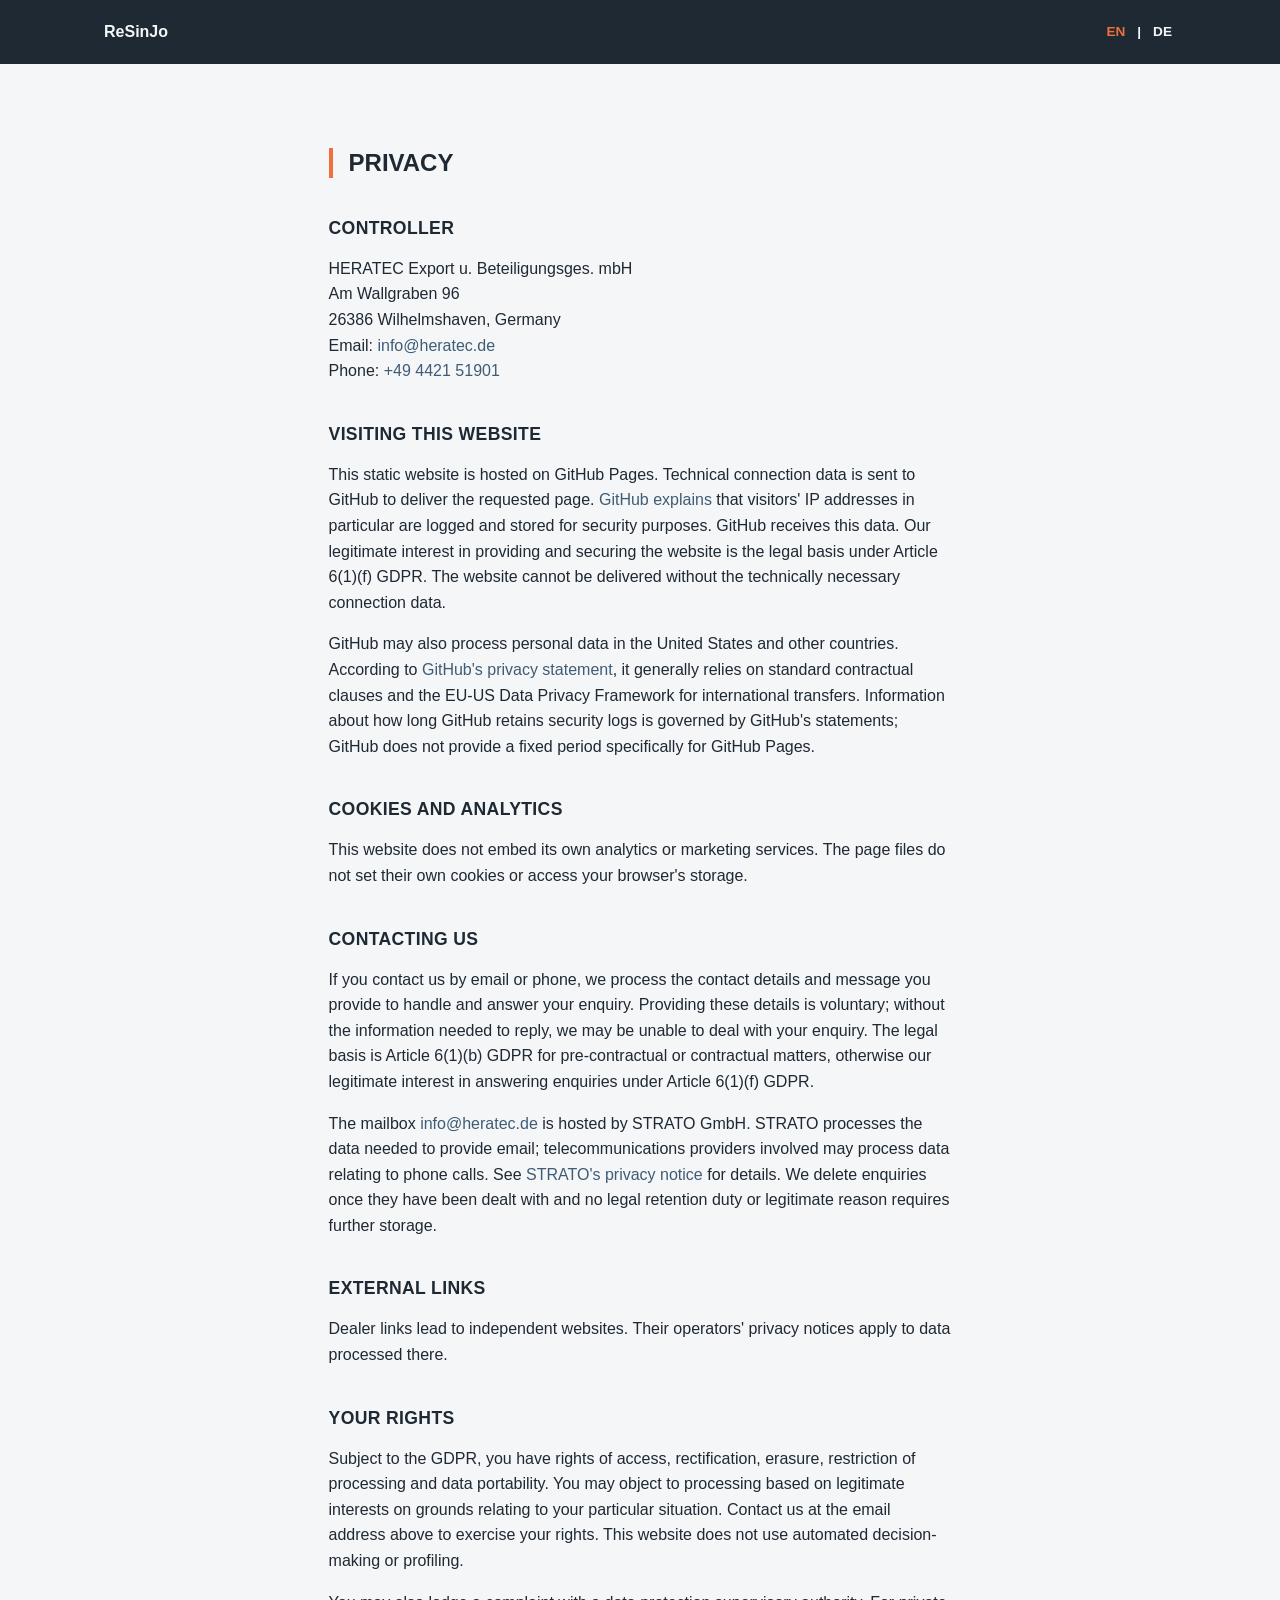
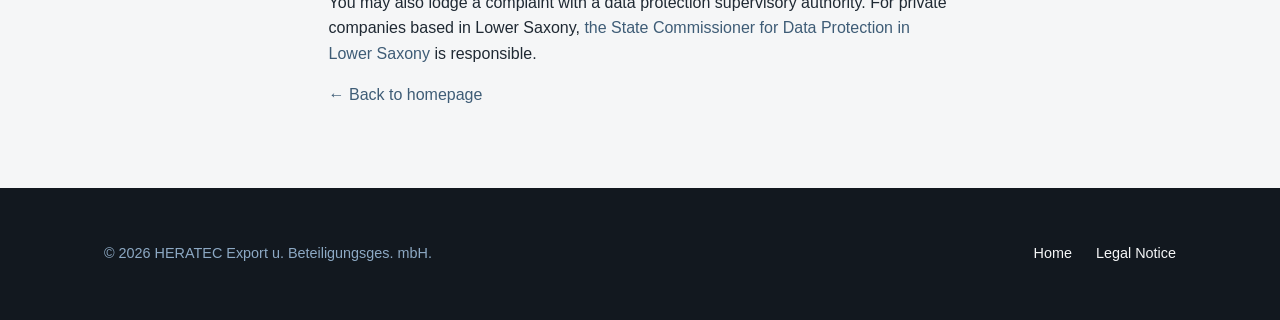
==== datenschutz.html @ 77fd26c7 "Expand onepager content and update legal pages" ====
<!doctype html>
<html lang="en">
<head>
<meta charset="UTF-8">
<meta name="viewport" content="width=device-width, initial-scale=1">
<title>Privacy – ReSinJo</title>
<meta name="description" content="Privacy information for the ReSinJo brand website.">
<link rel="canonical" href="https://www.resinjo.com/datenschutz.html">
<link rel="alternate" hreflang="en" href="https://www.resinjo.com/datenschutz.html">
<link rel="alternate" hreflang="de" href="https://www.resinjo.de/datenschutz.html">
<link rel="alternate" hreflang="x-default" href="https://www.resinjo.com/datenschutz.html">
<meta name="theme-color" content="#1f2933">
<link rel="icon" type="image/svg+xml" href="assets/favicon.svg">
<link rel="stylesheet" href="styles.css">
</head>
<body>
<header class="site-header"><div class="container"><a class="logo" href="index.html" aria-label="ReSinJo home">ReSinJo</a><div class="lang-switch"><a href="datenschutz.html" aria-current="true">EN</a><span aria-hidden="true">|</span><a href="https://www.resinjo.de/datenschutz.html">DE</a></div></div></header>
<main class="container"><article class="legal">
  <h1>Privacy</h1>
  <h2>Controller</h2>
  <p>HERATEC Export u. Beteiligungsges. mbH<br>Am Wallgraben 96<br>26386 Wilhelmshaven, Germany<br>Email: <a href="mailto:info@heratec.de">info@heratec.de</a><br>Phone: <a href="tel:+49442151901">+49 4421 51901</a></p>
  <h2>Visiting this website</h2>
  <p>This static website is hosted on GitHub Pages. Technical connection data is sent to GitHub to deliver the requested page. <a href="https://docs.github.com/en/pages/getting-started-with-github-pages/what-is-github-pages">GitHub explains</a> that visitors' IP addresses in particular are logged and stored for security purposes. GitHub receives this data. Our legitimate interest in providing and securing the website is the legal basis under Article 6(1)(f) GDPR. The website cannot be delivered without the technically necessary connection data.</p>
  <p>GitHub may also process personal data in the United States and other countries. According to <a href="https://docs.github.com/en/site-policy/privacy-policies/github-general-privacy-statement">GitHub's privacy statement</a>, it generally relies on standard contractual clauses and the EU-US Data Privacy Framework for international transfers. Information about how long GitHub retains security logs is governed by GitHub's statements; GitHub does not provide a fixed period specifically for GitHub Pages.</p>
  <h2>Cookies and analytics</h2>
  <p>This website does not embed its own analytics or marketing services. The page files do not set their own cookies or access your browser's storage.</p>
  <h2>Contacting us</h2>
  <p>If you contact us by email or phone, we process the contact details and message you provide to handle and answer your enquiry. Providing these details is voluntary; without the information needed to reply, we may be unable to deal with your enquiry. The legal basis is Article 6(1)(b) GDPR for pre-contractual or contractual matters, otherwise our legitimate interest in answering enquiries under Article 6(1)(f) GDPR.</p>
  <p>The mailbox <a href="mailto:info@heratec.de">info@heratec.de</a> is hosted by STRATO GmbH. STRATO processes the data needed to provide email; telecommunications providers involved may process data relating to phone calls. See <a href="https://www.strato.de/datenschutz/">STRATO's privacy notice</a> for details. We delete enquiries once they have been dealt with and no legal retention duty or legitimate reason requires further storage.</p>
  <h2>External links</h2>
  <p>Dealer links lead to independent websites. Their operators' privacy notices apply to data processed there.</p>
  <h2>Your rights</h2>
  <p>Subject to the GDPR, you have rights of access, rectification, erasure, restriction of processing and data portability. You may object to processing based on legitimate interests on grounds relating to your particular situation. Contact us at the email address above to exercise your rights. This website does not use automated decision-making or profiling.</p>
  <p>You may also lodge a complaint with a data protection supervisory authority. For private companies based in Lower Saxony, <a href="https://www.lfd.niedersachsen.de/wirtschaft/aufsicht_durch_die_datenschutzbehorde/datenschutzaufsicht-in-der-wirtschaft-56036.html">the State Commissioner for Data Protection in Lower Saxony</a> is responsible.</p>
  <p><a href="index.html">&larr; Back to homepage</a></p>
</article></main>
<footer class="site-footer"><div class="container footer-inner"><p>&copy; <span id="year">2026</span> HERATEC Export u. Beteiligungsges. mbH.</p><ul class="footer-links"><li><a href="index.html">Home</a></li><li><a href="impressum.html">Legal Notice</a></li></ul></div></footer>
<script defer src="script.js"></script>
</body>
</html>
---- styles.css ----
:root {
  --color-bg: #f5f6f7;
  --color-surface: #ffffff;
  --color-graphite: #1f2933;
  --color-graphite-dark: #12181f;
  --color-steel: #3e5c76;
  --color-steel-light: #8da9c4;
  --color-accent: #f0703c;
  --color-accent-ink: #b8471a;
  --color-accent-tint: #ffc9b3;
  --color-text: #1f2933;
  --color-text-muted: #5a6672;
  --color-text-on-dark: #f5f6f7;
  --color-border: #e1e4e8;
  --font-sans: -apple-system, BlinkMacSystemFont, "Segoe UI", Roboto, "Helvetica Neue", Arial, sans-serif;
  --max-width: 1120px;
  --space-1: 0.5rem;
  --space-2: 1rem;
  --space-3: 1.5rem;
  --space-4: 2.5rem;
  --space-5: 4rem;
  --radius: 4px;
}

*, *::before, *::after { box-sizing: border-box; }
html { scroll-behavior: smooth; scroll-padding-top: 5rem; }

@media (prefers-reduced-motion: reduce) {
  html { scroll-behavior: auto; }
}
body {
  margin: 0;
  font-family: var(--font-sans);
  color: var(--color-text);
  background: var(--color-bg);
  line-height: 1.6;
  -webkit-font-smoothing: antialiased;
}
svg { max-width: 100%; display: block; }
a { color: var(--color-steel); text-decoration: none; }
a:hover { color: var(--color-accent); }
a:focus-visible, button:focus-visible {
  outline: 3px solid var(--color-accent);
  outline-offset: 2px;
}
h1, h2, h3 { line-height: 1.25; }
.placeholder { color: var(--color-accent-ink); font-weight: 700; }

.container {
  max-width: var(--max-width);
  margin-inline: auto;
  padding-inline: var(--space-3);
}

/* Header */
.site-header {
  position: sticky;
  top: 0;
  z-index: 50;
  background: var(--color-graphite);
  color: var(--color-text-on-dark);
}
.site-header .container {
  position: relative;
  display: flex;
  align-items: center;
  justify-content: space-between;
  min-height: 64px;
}
.logo { display: flex; align-items: center; gap: var(--space-1); color: var(--color-text-on-dark); font-weight: 700; }
.logo:hover, .logo:focus-visible { color: var(--color-accent); }
.logo svg { height: 28px; width: auto; }

.header-right { display: flex; align-items: center; gap: var(--space-3); }

.main-nav {
  display: none;
  position: absolute;
  inset-inline: 0;
  top: 100%;
  background: var(--color-graphite);
  padding: var(--space-2) var(--space-3) var(--space-3);
}
.main-nav.is-open { display: block; }
.main-nav ul { list-style: none; margin: 0; padding: 0; display: flex; flex-direction: column; gap: var(--space-2); }
.main-nav a { color: var(--color-text-on-dark); font-weight: 600; font-size: 0.9rem; letter-spacing: 0.03em; text-transform: uppercase; }

.lang-switch { display: flex; gap: var(--space-1); align-items: center; font-size: 0.85rem; font-weight: 700; }
.lang-switch a { color: var(--color-text-on-dark); padding: 0.25rem; }
.lang-switch a[aria-current="true"] { color: var(--color-accent); }

.nav-toggle {
  display: inline-flex;
  background: none;
  border: 2px solid currentColor;
  color: var(--color-text-on-dark);
  border-radius: var(--radius);
  padding: 0.4rem 0.6rem;
  cursor: pointer;
}
.nav-toggle svg { width: 20px; height: 20px; }

@media (min-width: 960px) {
  .main-nav { display: block; position: static; background: none; padding: 0; }
  .main-nav ul { flex-direction: row; gap: var(--space-3); }
  .nav-toggle { display: none; }
}

/* Hero */
.hero {
  background: linear-gradient(135deg, var(--color-graphite) 0%, var(--color-graphite-dark) 100%);
  color: var(--color-text-on-dark);
  padding: var(--space-5) 0;
  text-align: center;
}
.hero h1 {
  font-size: clamp(1.9rem, 5vw, 3rem);
  margin: 0 0 var(--space-2);
  text-transform: uppercase;
  letter-spacing: 0.02em;
}
.hero .lead {
  font-size: clamp(1.05rem, 2.4vw, 1.3rem);
  color: var(--color-steel-light);
  max-width: 40ch;
  margin: 0 auto var(--space-4);
}
.button {
  display: inline-block;
  background: var(--color-accent);
  color: #14110d;
  font-weight: 700;
  text-transform: uppercase;
  letter-spacing: 0.04em;
  padding: 0.9rem 2rem;
  border-radius: var(--radius);
  border: 2px solid var(--color-accent);
}
.button:hover, .button:focus-visible { background: transparent; color: var(--color-accent); }

/* Sections */
.section { padding: var(--space-5) 0; }
.section--alt { background: var(--color-surface); }
.section-title {
  font-size: clamp(1.5rem, 3.5vw, 2rem);
  text-transform: uppercase;
  letter-spacing: 0.02em;
  margin: 0 0 var(--space-2);
  border-left: 4px solid var(--color-accent);
  padding-left: var(--space-2);
}
.section-lead { color: var(--color-text-muted); max-width: 70ch; margin: 0 0 var(--space-4); }

/* Product grid */
.product-grid { display: grid; grid-template-columns: 1fr; gap: var(--space-3); }
@media (min-width: 640px) { .product-grid { grid-template-columns: repeat(2, 1fr); } }
@media (min-width: 960px) { .product-grid { grid-template-columns: repeat(3, 1fr); } }
.product-card {
  background: var(--color-bg);
  border: 1px solid var(--color-border);
  border-radius: var(--radius);
  padding: var(--space-3);
}
.product-card svg { width: 40px; height: 40px; color: var(--color-steel); margin-bottom: var(--space-2); }
.product-card h3 { margin: 0 0 var(--space-1); font-size: 1.1rem; text-transform: uppercase; letter-spacing: 0.02em; }
.product-card p { margin: 0; color: var(--color-text-muted); font-size: 0.95rem; }

/* Quality band */
.quality { background: var(--color-steel); color: var(--color-text-on-dark); }
.quality .section-title { border-left-color: var(--color-accent); color: var(--color-text-on-dark); }
.quality p { color: #e3ebf1; max-width: 70ch; }
.quality strong { color: var(--color-accent-tint); }

/* Dealers and FAQ */
.dealer-grid { display: grid; grid-template-columns: 1fr; gap: var(--space-3); }
@media (min-width: 700px) { .dealer-grid { grid-template-columns: repeat(3, 1fr); } }
.dealer-card { display: flex; flex-direction: column; background: var(--color-bg); border: 1px solid var(--color-border); border-radius: var(--radius); padding: var(--space-3); }
.dealer-card h3 { margin: 0 0 var(--space-1); }
.dealer-card p { margin: 0 0 var(--space-3); color: var(--color-text-muted); }
.dealer-card a { margin-top: auto; font-weight: 700; text-decoration: underline; text-underline-offset: 0.2em; }
.faq-list { max-width: 80ch; display: grid; gap: var(--space-2); }
.faq-list details { background: var(--color-surface); border: 1px solid var(--color-border); border-radius: var(--radius); padding: var(--space-2) var(--space-3); }
.faq-list summary { cursor: pointer; font-weight: 700; }
.faq-list details p { margin-bottom: 0; color: var(--color-text-muted); }

/* Contact */
.contact-grid { display: grid; gap: var(--space-3); }
@media (min-width: 640px) { .contact-grid { grid-template-columns: repeat(3, 1fr); } }
.contact-item h3 { margin: 0 0 var(--space-1); font-size: 0.9rem; text-transform: uppercase; letter-spacing: 0.03em; color: var(--color-text-muted); }
.contact-item address { font-style: normal; font-size: 1.05rem; }

/* Footer */
.site-footer { background: var(--color-graphite-dark); color: var(--color-steel-light); padding: var(--space-4) 0; font-size: 0.9rem; }
.footer-inner { display: flex; flex-wrap: wrap; gap: var(--space-2); justify-content: space-between; align-items: center; }
.site-footer a { color: var(--color-text-on-dark); }
.footer-links { list-style: none; display: flex; gap: var(--space-3); margin: 0; padding: 0; }

/* Legal / Impressum page */
.legal { padding: var(--space-5) 0; max-width: 70ch; margin-inline: auto; }
.legal h1 { text-transform: uppercase; border-left: 4px solid var(--color-accent); padding-left: var(--space-2); }
.legal h2 { margin-top: var(--space-4); font-size: 1.1rem; text-transform: uppercase; letter-spacing: 0.02em; }
.legal a:hover { color: var(--color-accent-ink); }
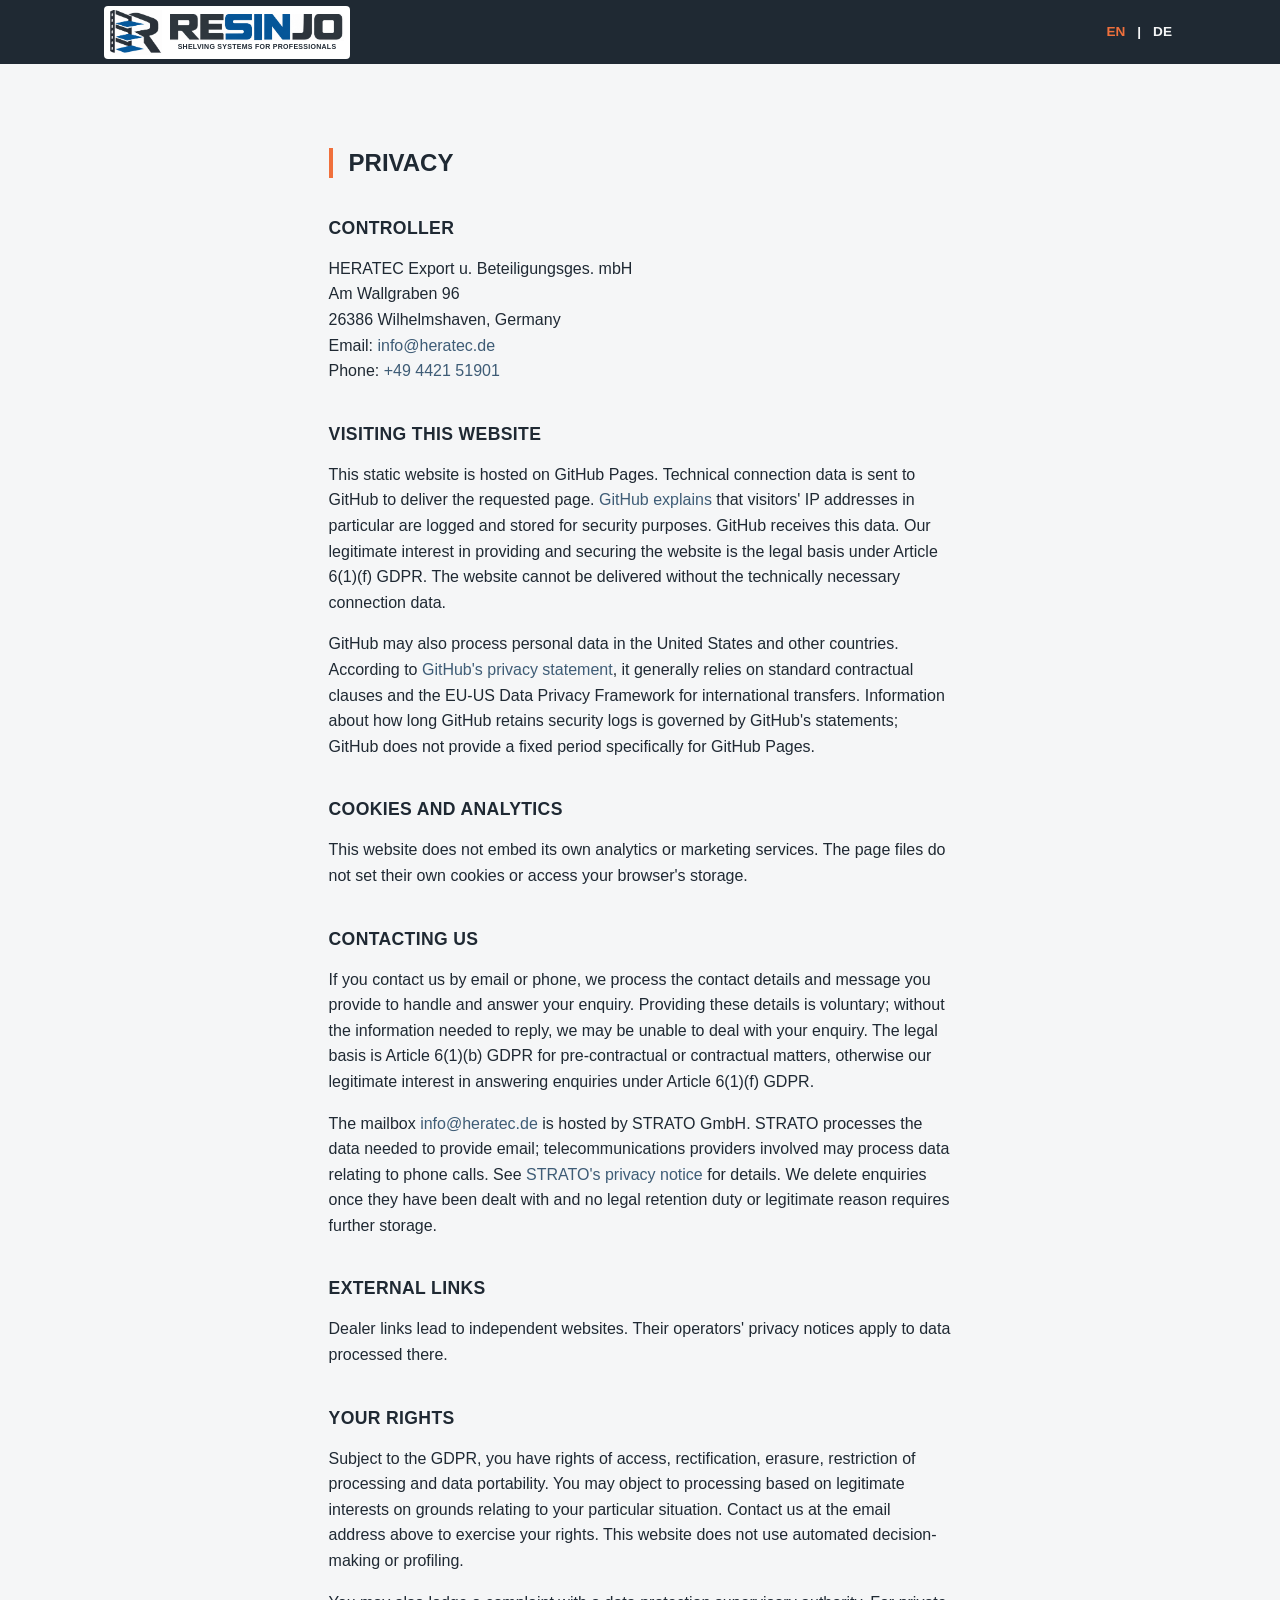
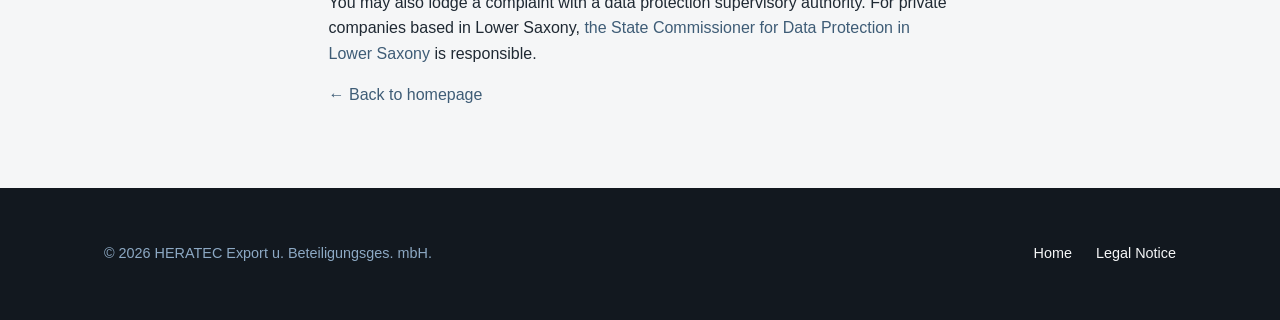
==== commit 127c79fb: "Use original RESINJO logo with English tagline" ====
--- a/datenschutz.html
+++ b/datenschutz.html
@@ -10,11 +10,19 @@
 <link rel="alternate" hreflang="de" href="https://www.resinjo.de/datenschutz.html">
 <link rel="alternate" hreflang="x-default" href="https://www.resinjo.com/datenschutz.html">
 <meta name="theme-color" content="#1f2933">
-<link rel="icon" type="image/svg+xml" href="assets/favicon.svg">
+<link rel="icon" type="image/png" href="assets/resinjo-logo.png">
 <link rel="stylesheet" href="styles.css">
 </head>
 <body>
-<header class="site-header"><div class="container"><a class="logo" href="index.html" aria-label="ReSinJo home">ReSinJo</a><div class="lang-switch"><a href="datenschutz.html" aria-current="true">EN</a><span aria-hidden="true">|</span><a href="https://www.resinjo.de/datenschutz.html">DE</a></div></div></header>
+<header class="site-header">
+  <div class="container">
+    <a class="logo" href="index.html" aria-label="RESINJO home">
+      <span class="logo-mark" aria-hidden="true"></span>
+      <span class="logo-type"><span class="logo-wordmark" aria-hidden="true"></span><span class="logo-tagline">SHELVING SYSTEMS FOR PROFESSIONALS</span></span>
+    </a>
+    <div class="lang-switch"><a href="datenschutz.html" aria-current="true">EN</a><span aria-hidden="true">|</span><a href="https://www.resinjo.de/datenschutz.html">DE</a></div>
+  </div>
+</header>
 <main class="container"><article class="legal">
   <h1>Privacy</h1>
   <h2>Controller</h2>
--- a/styles.css
+++ b/styles.css
@@ -67,9 +67,32 @@
   justify-content: space-between;
   min-height: 64px;
 }
-.logo { display: flex; align-items: center; gap: var(--space-1); color: var(--color-text-on-dark); font-weight: 700; }
-.logo:hover, .logo:focus-visible { color: var(--color-accent); }
-.logo svg { height: 28px; width: auto; }
+.logo {
+  display: inline-flex;
+  align-items: center;
+  flex: 0 0 auto;
+  gap: 8px;
+  padding: 4px 6px;
+  border-radius: var(--radius);
+  background: #fff;
+  color: var(--color-graphite);
+}
+.logo-mark, .logo-wordmark { display: block; flex: none; background-image: url("assets/resinjo-logo.png"); background-repeat: no-repeat; }
+.logo-mark { width: 52px; height: 45px; background-size: 100px 100px; background-position: -26px -16px; }
+.logo-type { display: flex; flex-direction: column; align-items: center; line-height: 1; }
+.logo-wordmark { width: 174px; height: 27px; background-size: 184px 184px; background-position: -6px -116px; }
+.logo-tagline { max-width: 174px; margin-top: 2px; font-size: 7px; font-weight: 700; letter-spacing: 0.04em; text-align: center; white-space: nowrap; }
+
+@media (max-width: 440px) {
+  .logo { gap: 5px; padding: 4px 5px; }
+  .logo-mark { width: 34px; height: 31px; background-size: 66px 66px; background-position: -17px -10px; }
+  .logo-wordmark { width: 118px; height: 19px; background-size: 125px 125px; background-position: -4px -79px; }
+  .logo-tagline { max-width: 118px; font-size: 6px; line-height: 1.1; letter-spacing: 0; white-space: normal; }
+}
+@media (max-width: 360px) {
+  .site-header .container { padding-inline: 12px; }
+  .site-header .header-right { gap: 8px; }
+}
 
 .header-right { display: flex; align-items: center; gap: var(--space-3); }
 
